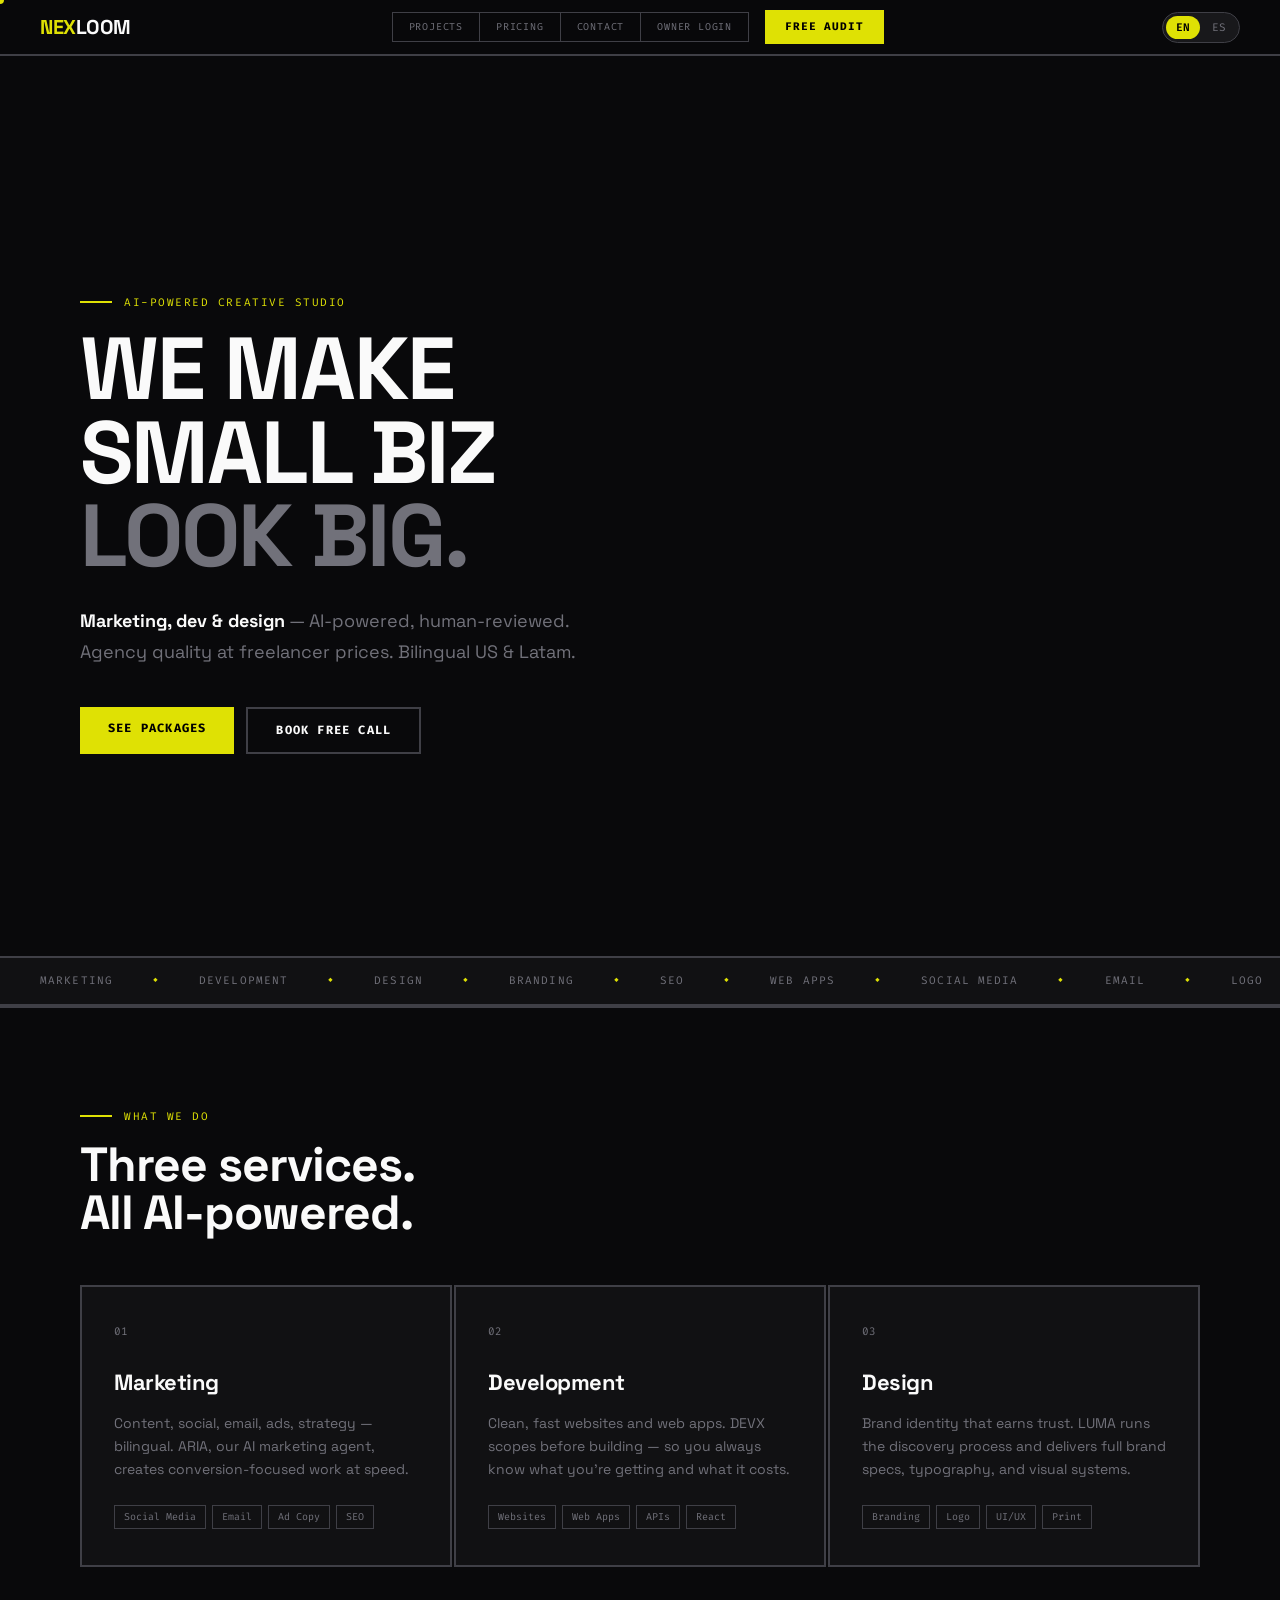
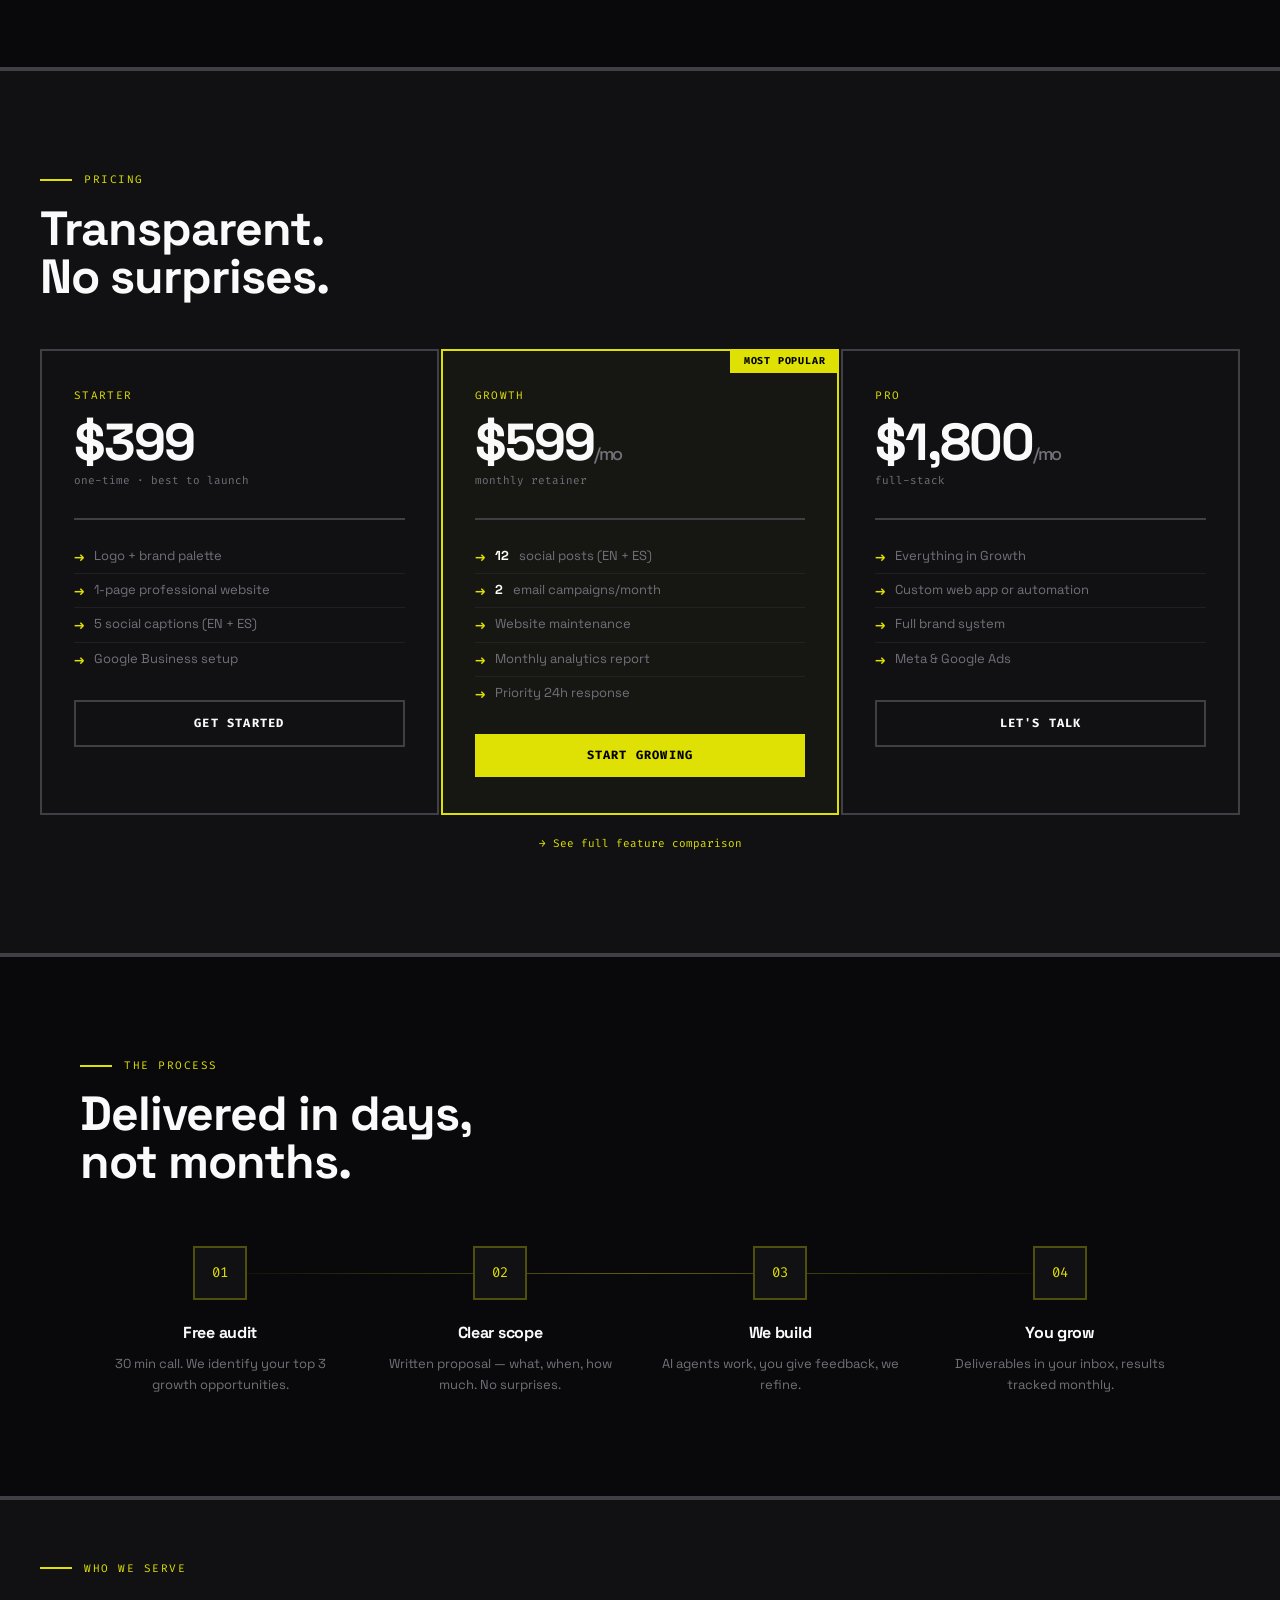
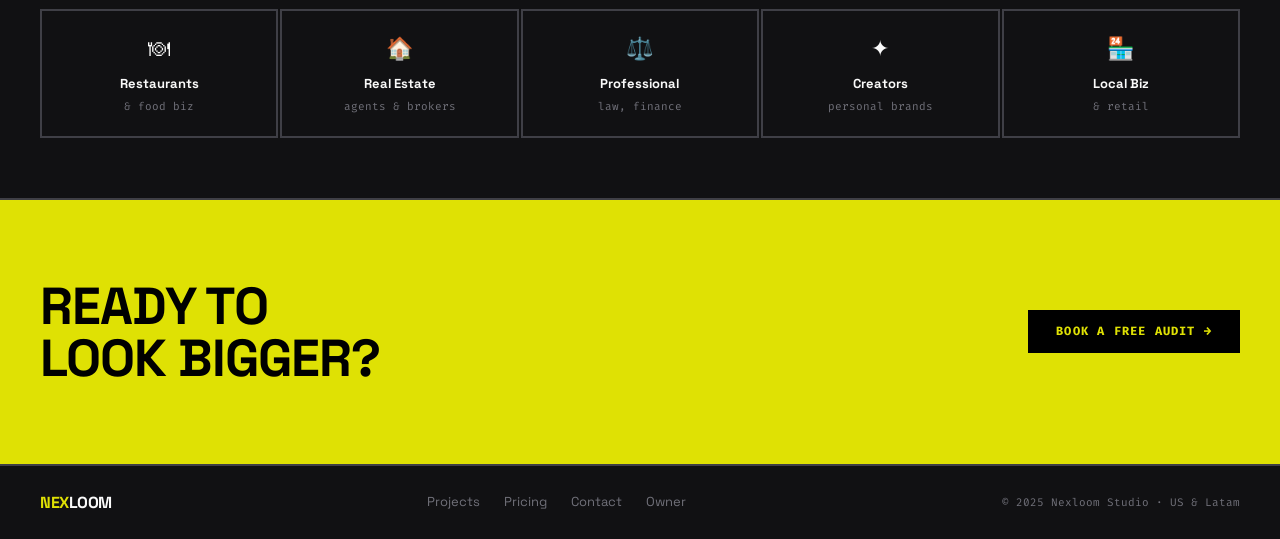
==== index.html @ 3495290b "🚀 launch nexloom studio" ====
<!DOCTYPE html>
<html lang="en">
<head>
<meta charset="UTF-8">
<meta name="viewport" content="width=device-width, initial-scale=1.0">
<title>Nexloom Studio — AI-Powered Creative Agency</title>
<meta name="description" content="AI-powered marketing, development, and design for small businesses in the US and Latin America.">
<link rel="stylesheet" href="nexloom.css">
<style>
/* Page-specific styles only */
#hero { min-height: 100vh; display: flex; flex-direction: column; justify-content: center; padding: calc(var(--nav-h) + 60px) var(--page-pad) 80px; max-width: 1200px; margin: 0 auto; }
.services-grid { display: grid; grid-template-columns: repeat(3,1fr); gap: 2px; }
.service-card { background: var(--bg2); border: var(--bw) solid var(--border); padding: 36px 32px; transition: border-color 0.1s; cursor: default; position: relative; overflow: hidden; }
.service-card::after { content: ''; position: absolute; bottom: 0; left: 0; width: 0; height: 2px; background: var(--accent); transition: width 0.3s; }
.service-card:hover { border-color: rgba(223,225,4,0.3); }
.service-card:hover::after { width: 100%; }
.svc-num { font-family: var(--font-mono); font-size: 11px; color: var(--muted); margin-bottom: 24px; }
.svc-title { font-size: 22px; font-weight: 800; letter-spacing: -0.5px; margin-bottom: 12px; }
.svc-desc { font-size: 14px; color: var(--muted); line-height: 1.65; margin-bottom: 24px; }
.packages-grid { display: grid; grid-template-columns: repeat(3,1fr); gap: 2px; }
.pkg { background: var(--bg2); border: var(--bw) solid var(--border); padding: 36px 32px; position: relative; transition: border-color 0.1s; }
.pkg:hover { border-color: var(--muted); }
.pkg.featured { border-color: var(--accent); background: rgba(223,225,4,0.02); }
.pkg-badge { position: absolute; top: -2px; right: -2px; background: var(--accent); color: var(--accent-fg); font-family: var(--font-mono); font-size: 10px; font-weight: 700; padding: 4px 14px; letter-spacing: 0.08em; }
.pkg-tier { font-family: var(--font-mono); font-size: 11px; color: var(--accent); letter-spacing: 0.12em; text-transform: uppercase; margin-bottom: 12px; }
.pkg-price { font-size: 52px; font-weight: 800; letter-spacing: -2px; line-height: 1; margin-bottom: 4px; }
.pkg-price .per { font-size: 18px; font-weight: 500; color: var(--muted); }
.pkg-period { font-family: var(--font-mono); font-size: 11px; color: var(--muted); margin-bottom: 28px; }
.pkg-divider { height: 2px; background: var(--border); margin-bottom: 20px; }
.pkg-feat { display: flex; gap: 10px; font-size: 13px; color: var(--muted); padding: 7px 0; border-bottom: 1px solid rgba(63,63,70,0.3); line-height: 1.4; }
.pkg-feat:last-of-type { border-bottom: none; }
.pkg-feat::before { content: '→'; color: var(--accent); font-weight: 700; flex-shrink: 0; margin-top: 1px; }
.pkg-feat strong { color: var(--fg); }
.steps-grid { display: grid; grid-template-columns: repeat(4,1fr); gap: 0; position: relative; }
.steps-grid::before { content: ''; position: absolute; top: 27px; left: 10%; right: 10%; height: 1px; background: linear-gradient(90deg, transparent, rgba(223,225,4,0.4), transparent); }
.step { padding: 0 20px; text-align: center; }
.step-num { width: 54px; height: 54px; border: 2px solid rgba(223,225,4,0.3); display: flex; align-items: center; justify-content: center; font-family: var(--font-mono); font-size: 14px; color: var(--accent); margin: 0 auto 20px; background: var(--bg2); }
.step-title { font-size: 16px; font-weight: 800; letter-spacing: -0.3px; margin-bottom: 8px; }
.step-desc { font-size: 13px; color: var(--muted); line-height: 1.6; }
.niches-grid { display: grid; grid-template-columns: repeat(5,1fr); gap: 2px; }
.niche { background: var(--bg2); border: var(--bw) solid var(--border); padding: 20px 16px; text-align: center; transition: border-color 0.1s; }
.niche:hover { border-color: rgba(223,225,4,0.3); }
.niche-icon { font-size: 22px; margin-bottom: 8px; }
.niche-name { font-size: 13px; font-weight: 700; margin-bottom: 3px; }
.niche-sub { font-family: var(--font-mono); font-size: 11px; color: var(--muted); }
.markets-grid { display: grid; grid-template-columns: 1fr 1fr; gap: 2px; }
.bottom-cta { background: var(--accent); padding: 80px var(--page-pad); display: flex; align-items: center; justify-content: space-between; flex-wrap: wrap; gap: 24px; }
.cta-head { font-size: clamp(28px,5vw,52px); font-weight: 800; letter-spacing: -1px; line-height: 1; text-transform: uppercase; color: var(--accent-fg); }
section.pad { padding: 100px var(--page-pad); max-width: 1200px; margin: 0 auto; }
.section-divider { height: var(--bw); background: var(--border); }
@media(max-width:900px){ .services-grid,.packages-grid,.steps-grid,.niches-grid,.markets-grid{ grid-template-columns:1fr; } .steps-grid::before{display:none} }
</style>
</head>
<body>
<div id="nx-cursor" class="cursor"></div>

<!-- PUBLIC NAV -->
<nav class="pub-nav">
  <a href="index.html" class="nav-logo"><span class="nex">NEX</span><span class="loom">LOOM</span></a>
  <div class="pub-nav-links">
    <a href="portfolio.html" data-page="portfolio" data-en="Projects" data-es="Proyectos">Projects</a>
    <a href="pricing.html" data-page="pricing" data-en="Pricing" data-es="Precios">Pricing</a>
    <a href="contact.html" data-page="contact" data-en="Contact" data-es="Contacto">Contact</a>
    <a href="login.html" data-page="login" data-en="Owner login" data-es="Acceso">Owner login</a>
    <a href="contact.html" class="nav-cta-btn" data-en="Free audit" data-es="Auditoría gratis">Free audit</a>
  </div>
  <div class="lang-toggle">
    <button data-lang="en" class="active">EN</button>
    <button data-lang="es">ES</button>
  </div>
</nav>

<!-- HERO -->
<section id="hero-section">
  <div id="hero">
    <p class="eyebrow fade-in" data-en="AI-POWERED CREATIVE STUDIO" data-es="ESTUDIO CREATIVO CON IA">AI-POWERED CREATIVE STUDIO</p>
    <h1 class="display-heading fade-in" style="transition-delay:0.1s" data-en="WE MAKE<br>SMALL BIZ<br><span class='dim'>LOOK BIG.</span>" data-es="HACEMOS QUE<br>LOS NEGOCIOS<br><span class='dim'>SE VEAN GRANDES.</span>">WE MAKE<br>SMALL BIZ<br><span class="dim">LOOK BIG.</span></h1>
    <p class="fade-in" style="font-size:18px;color:var(--muted);max-width:500px;line-height:1.7;margin:28px 0 40px;transition-delay:0.2s" data-en="<strong style='color:var(--fg)'>Marketing, dev & design</strong> — AI-powered, human-reviewed. Agency quality at freelancer prices. Bilingual US & Latam." data-es="<strong style='color:var(--fg)'>Marketing, desarrollo y diseño</strong> — IA con revisión humana. Calidad de agencia a precio de freelancer. Bilingüe."><strong style="color:var(--fg)">Marketing, dev & design</strong> — AI-powered, human-reviewed. Agency quality at freelancer prices. Bilingual US & Latam.</p>
    <div class="fade-in" style="display:flex;gap:12px;flex-wrap:wrap;transition-delay:0.3s">
      <a href="pricing.html" class="btn btn-primary" data-en="See packages" data-es="Ver paquetes">See packages</a>
      <a href="contact.html" class="btn btn-ghost" data-en="Book free call" data-es="Llamada gratis">Book free call</a>
    </div>
  </div>
  <div class="marquee-wrap">
    <div class="marquee-track">
      <div class="marquee-item">MARKETING <span class="dot">◆</span> DEVELOPMENT <span class="dot">◆</span> DESIGN <span class="dot">◆</span> BRANDING <span class="dot">◆</span> SEO <span class="dot">◆</span> WEB APPS <span class="dot">◆</span> SOCIAL MEDIA <span class="dot">◆</span> EMAIL <span class="dot">◆</span> LOGO <span class="dot">◆</span> UI/UX <span class="dot">◆</span> EN + ES <span class="dot">◆</span></div>
      <div class="marquee-item">MARKETING <span class="dot">◆</span> DEVELOPMENT <span class="dot">◆</span> DESIGN <span class="dot">◆</span> BRANDING <span class="dot">◆</span> SEO <span class="dot">◆</span> WEB APPS <span class="dot">◆</span> SOCIAL MEDIA <span class="dot">◆</span> EMAIL <span class="dot">◆</span> LOGO <span class="dot">◆</span> UI/UX <span class="dot">◆</span> EN + ES <span class="dot">◆</span></div>
    </div>
  </div>
</section>

<div class="section-divider"></div>

<!-- SERVICES -->
<section class="pad">
  <div class="eyebrow fade-in" data-en="WHAT WE DO" data-es="QUÉ HACEMOS">WHAT WE DO</div>
  <h2 class="section-heading fade-in" style="margin-bottom:48px" data-en="Three services.<br>All AI-powered." data-es="Tres servicios.<br>Todo con IA.">Three services.<br>All AI-powered.</h2>
  <div class="services-grid">
    <div class="service-card fade-in">
      <div class="svc-num">01</div>
      <h3 class="svc-title" data-en="Marketing" data-es="Marketing">Marketing</h3>
      <p class="svc-desc" data-en="Content, social, email, ads, strategy — bilingual. ARIA, our AI marketing agent, creates conversion-focused work at speed." data-es="Contenido, redes, email, anuncios — bilingüe. ARIA, nuestro agente de marketing IA, crea trabajo enfocado en conversiones.">Content, social, email, ads, strategy — bilingual. ARIA, our AI marketing agent, creates conversion-focused work at speed.</p>
      <div class="tag-row"><span class="tag">Social Media</span><span class="tag">Email</span><span class="tag">Ad Copy</span><span class="tag">SEO</span></div>
    </div>
    <div class="service-card fade-in" style="transition-delay:0.1s">
      <div class="svc-num">02</div>
      <h3 class="svc-title" data-en="Development" data-es="Desarrollo">Development</h3>
      <p class="svc-desc" data-en="Clean, fast websites and web apps. DEVX scopes before building — so you always know what you're getting and what it costs." data-es="Sitios web y apps rápidas y limpias. DEVX define el alcance antes de construir — para que siempre sepas qué recibirás y cuánto cuesta.">Clean, fast websites and web apps. DEVX scopes before building — so you always know what you're getting and what it costs.</p>
      <div class="tag-row"><span class="tag">Websites</span><span class="tag">Web Apps</span><span class="tag">APIs</span><span class="tag">React</span></div>
    </div>
    <div class="service-card fade-in" style="transition-delay:0.2s">
      <div class="svc-num">03</div>
      <h3 class="svc-title" data-en="Design" data-es="Diseño">Design</h3>
      <p class="svc-desc" data-en="Brand identity that earns trust. LUMA runs the discovery process and delivers full brand specs, typography, and visual systems." data-es="Identidad de marca que genera confianza. LUMA dirige el proceso y entrega especificaciones completas de marca, tipografía y sistemas visuales.">Brand identity that earns trust. LUMA runs the discovery process and delivers full brand specs, typography, and visual systems.</p>
      <div class="tag-row"><span class="tag">Branding</span><span class="tag">Logo</span><span class="tag">UI/UX</span><span class="tag">Print</span></div>
    </div>
  </div>
</section>

<div class="section-divider"></div>

<!-- PACKAGES -->
<section style="padding:100px var(--page-pad);background:var(--bg2);border-top:var(--bw) solid var(--border);border-bottom:var(--bw) solid var(--border)">
  <div style="max-width:1200px;margin:0 auto">
    <div class="eyebrow fade-in" data-en="PRICING" data-es="PRECIOS">PRICING</div>
    <h2 class="section-heading fade-in" style="margin-bottom:48px" data-en="Transparent.<br>No surprises." data-es="Transparente.<br>Sin sorpresas.">Transparent.<br>No surprises.</h2>
    <div class="packages-grid">
      <div class="pkg fade-in">
        <div class="pkg-tier" data-en="Starter" data-es="Inicio">Starter</div>
        <div class="pkg-price">$399</div>
        <div class="pkg-period" data-en="one-time · best to launch" data-es="único pago · para empezar">one-time · best to launch</div>
        <div class="pkg-divider"></div>
        <div class="pkg-feat" data-en="Logo + brand palette" data-es="Logo + paleta de marca">Logo + brand palette</div>
        <div class="pkg-feat" data-en="1-page professional website" data-es="Sitio web de 1 página">1-page professional website</div>
        <div class="pkg-feat" data-en="5 social captions (EN + ES)" data-es="5 publicaciones (EN + ES)">5 social captions (EN + ES)</div>
        <div class="pkg-feat" data-en="Google Business setup" data-es="Configuración Google Business">Google Business setup</div>
        <a href="contact.html" class="btn btn-ghost" style="display:block;text-align:center;margin-top:24px" data-en="Get started" data-es="Comenzar">Get started</a>
      </div>
      <div class="pkg featured fade-in" style="transition-delay:0.1s">
        <div class="pkg-badge" data-en="MOST POPULAR" data-es="MÁS POPULAR">MOST POPULAR</div>
        <div class="pkg-tier" data-en="Growth" data-es="Crecimiento">Growth</div>
        <div class="pkg-price">$599<span class="per">/mo</span></div>
        <div class="pkg-period" data-en="monthly retainer" data-es="retainer mensual">monthly retainer</div>
        <div class="pkg-divider"></div>
        <div class="pkg-feat" data-en="<strong>12</strong> social posts (EN + ES)" data-es="<strong>12</strong> publicaciones (EN + ES)"><strong>12</strong> social posts (EN + ES)</div>
        <div class="pkg-feat" data-en="<strong>2</strong> email campaigns/month" data-es="<strong>2</strong> campañas de email/mes"><strong>2</strong> email campaigns/month</div>
        <div class="pkg-feat" data-en="Website maintenance" data-es="Mantenimiento web">Website maintenance</div>
        <div class="pkg-feat" data-en="Monthly analytics report" data-es="Reporte mensual">Monthly analytics report</div>
        <div class="pkg-feat" data-en="Priority 24h response" data-es="Respuesta prioritaria 24h">Priority 24h response</div>
        <a href="contact.html" class="btn btn-primary" style="display:block;text-align:center;margin-top:24px" data-en="Start growing" data-es="Empezar a crecer">Start growing</a>
      </div>
      <div class="pkg fade-in" style="transition-delay:0.2s">
        <div class="pkg-tier">Pro</div>
        <div class="pkg-price">$1,800<span class="per">/mo</span></div>
        <div class="pkg-period" data-en="full-stack" data-es="full-stack">full-stack</div>
        <div class="pkg-divider"></div>
        <div class="pkg-feat" data-en="Everything in Growth" data-es="Todo lo de Crecimiento">Everything in Growth</div>
        <div class="pkg-feat" data-en="Custom web app or automation" data-es="App o automatización a medida">Custom web app or automation</div>
        <div class="pkg-feat" data-en="Full brand system" data-es="Sistema de marca completo">Full brand system</div>
        <div class="pkg-feat" data-en="Meta & Google Ads" data-es="Gestión Meta y Google Ads">Meta & Google Ads</div>
        <a href="contact.html" class="btn btn-ghost" style="display:block;text-align:center;margin-top:24px" data-en="Let's talk" data-es="Hablemos">Let's talk</a>
      </div>
    </div>
    <p style="text-align:center;margin-top:20px;font-family:var(--font-mono);font-size:11px;color:var(--muted)"><a href="pricing.html" style="color:var(--accent);text-decoration:none" data-en="→ See full feature comparison" data-es="→ Ver comparación completa">→ See full feature comparison</a></p>
  </div>
</section>

<div class="section-divider"></div>

<!-- HOW IT WORKS -->
<section class="pad">
  <div class="eyebrow fade-in" data-en="THE PROCESS" data-es="EL PROCESO">THE PROCESS</div>
  <h2 class="section-heading fade-in" style="margin-bottom:60px" data-en="Delivered in days,<br>not months." data-es="Entregado en días,<br>no meses.">Delivered in days,<br>not months.</h2>
  <div class="steps-grid">
    <div class="step fade-in"><div class="step-num">01</div><div class="step-title" data-en="Free audit" data-es="Auditoría gratis">Free audit</div><p class="step-desc" data-en="30 min call. We identify your top 3 growth opportunities." data-es="30 min. Identificamos tus 3 mejores oportunidades de crecimiento.">30 min call. We identify your top 3 growth opportunities.</p></div>
    <div class="step fade-in" style="transition-delay:0.1s"><div class="step-num">02</div><div class="step-title" data-en="Clear scope" data-es="Alcance claro">Clear scope</div><p class="step-desc" data-en="Written proposal — what, when, how much. No surprises." data-es="Propuesta escrita — qué, cuándo, cuánto. Sin sorpresas.">Written proposal — what, when, how much. No surprises.</p></div>
    <div class="step fade-in" style="transition-delay:0.2s"><div class="step-num">03</div><div class="step-title" data-en="We build" data-es="Construimos">We build</div><p class="step-desc" data-en="AI agents work, you give feedback, we refine." data-es="Los agentes trabajan, tú das feedback, refinamos.">AI agents work, you give feedback, we refine.</p></div>
    <div class="step fade-in" style="transition-delay:0.3s"><div class="step-num">04</div><div class="step-title" data-en="You grow" data-es="Creces">You grow</div><p class="step-desc" data-en="Deliverables in your inbox, results tracked monthly." data-es="Entregables en tu bandeja, resultados monitoreados mensualmente.">Deliverables in your inbox, results tracked monthly.</p></div>
  </div>
</section>

<div class="section-divider"></div>

<!-- NICHES -->
<section style="padding:60px var(--page-pad);background:var(--bg2);border-top:var(--bw) solid var(--border);border-bottom:var(--bw) solid var(--border)">
  <div style="max-width:1200px;margin:0 auto">
    <div class="eyebrow fade-in" data-en="WHO WE SERVE" data-es="A QUIÉN SERVIMOS">WHO WE SERVE</div>
    <div class="niches-grid" style="margin-top:32px">
      <div class="niche fade-in"><div class="niche-icon">🍽</div><div class="niche-name" data-en="Restaurants" data-es="Restaurantes">Restaurants</div><div class="niche-sub" data-en="& food biz" data-es="& negocios de comida">& food biz</div></div>
      <div class="niche fade-in" style="transition-delay:0.05s"><div class="niche-icon">🏠</div><div class="niche-name" data-en="Real Estate" data-es="Bienes Raíces">Real Estate</div><div class="niche-sub" data-en="agents & brokers" data-es="agentes y brokers">agents & brokers</div></div>
      <div class="niche fade-in" style="transition-delay:0.1s"><div class="niche-icon">⚖️</div><div class="niche-name" data-en="Professional" data-es="Profesionales">Professional</div><div class="niche-sub" data-en="law, finance" data-es="ley, finanzas">law, finance</div></div>
      <div class="niche fade-in" style="transition-delay:0.15s"><div class="niche-icon">✦</div><div class="niche-name" data-en="Creators" data-es="Creadores">Creators</div><div class="niche-sub" data-en="personal brands" data-es="marcas personales">personal brands</div></div>
      <div class="niche fade-in" style="transition-delay:0.2s"><div class="niche-icon">🏪</div><div class="niche-name" data-en="Local Biz" data-es="Negocios Locales">Local Biz</div><div class="niche-sub" data-en="& retail" data-es="& retail">& retail</div></div>
    </div>
  </div>
</section>

<!-- BOTTOM CTA -->
<div class="bottom-cta">
  <div class="cta-head" data-en="READY TO<br>LOOK BIGGER?" data-es="¿LISTO PARA<br>VERTE MÁS GRANDE?">READY TO<br>LOOK BIGGER?</div>
  <a href="contact.html" class="btn" style="background:var(--accent-fg);color:var(--accent)" data-en="Book a free audit →" data-es="Reservar auditoría gratis →">Book a free audit →</a>
</div>

<!-- FOOTER -->
<footer style="border-top:var(--bw) solid var(--border);padding:24px var(--page-pad);display:flex;align-items:center;justify-content:space-between;flex-wrap:wrap;gap:16px;background:var(--bg2)">
  <a href="index.html" class="nav-logo" style="font-size:16px"><span class="nex">NEX</span><span class="loom">LOOM</span></a>
  <div style="display:flex;gap:24px">
    <a href="portfolio.html" style="font-size:13px;color:var(--muted);text-decoration:none" data-en="Projects" data-es="Proyectos">Projects</a>
    <a href="pricing.html" style="font-size:13px;color:var(--muted);text-decoration:none" data-en="Pricing" data-es="Precios">Pricing</a>
    <a href="contact.html" style="font-size:13px;color:var(--muted);text-decoration:none" data-en="Contact" data-es="Contacto">Contact</a>
    <a href="login.html" style="font-size:13px;color:var(--muted);text-decoration:none" data-en="Owner" data-es="Propietario">Owner</a>
  </div>
  <p style="font-family:var(--font-mono);font-size:11px;color:var(--muted)">© 2025 Nexloom Studio · US & Latam</p>
</footer>

<script src="nexloom.js"></script>
</body>
</html>
---- nexloom.css ----
/* ============================================================
   NEXLOOM STUDIO — Shared Design System
   ui-ux-pro-max: Kinetic Brutalism · Space Grotesk · #DFE104
   ============================================================ */

@import url('https://fonts.googleapis.com/css2?family=Space+Grotesk:wght@400;500;600;700;800&family=Fira+Code:wght@400;500;600&display=swap');

:root {
  /* Brand */
  --accent:      #DFE104;
  --accent-fg:   #000000;

  /* Backgrounds */
  --bg:          #09090B;
  --bg2:         #111113;
  --bg3:         #18181B;

  /* Text */
  --fg:          #FAFAFA;
  --muted:       #71717A;

  /* Borders */
  --border:      #3F3F46;
  --bw:          2px;
  --radius:      0px;

  /* Semantic */
  --green:       #22C55E;
  --red:         #EF4444;
  --blue:        #3B82F6;
  --orange:      #F97316;

  /* Typography */
  --font-display: 'Space Grotesk', sans-serif;
  --font-mono:    'Fira Code', monospace;

  /* Spacing */
  --nav-h:       56px;
  --sidebar-w:   220px;
  --page-pad:    40px;
}

/* ── RESET ── */
*, *::before, *::after { box-sizing: border-box; margin: 0; padding: 0; }
html { scroll-behavior: smooth; }
body {
  background: var(--bg);
  color: var(--fg);
  font-family: var(--font-display);
  font-size: 15px;
  line-height: 1.6;
  -webkit-font-smoothing: antialiased;
  min-height: 100vh;
}
img { display: block; max-width: 100%; }
a { color: inherit; }
button { font-family: var(--font-display); cursor: pointer; }

/* ── PUBLIC NAV ── */
.pub-nav {
  position: sticky; top: 0; z-index: 100;
  display: flex; align-items: center; justify-content: space-between;
  padding: 0 var(--page-pad);
  height: var(--nav-h);
  border-bottom: var(--bw) solid var(--border);
  background: rgba(9,9,11,0.92);
  backdrop-filter: blur(12px);
}
.nav-logo { font-size: 20px; font-weight: 800; letter-spacing: -0.5px; text-decoration: none; }
.nav-logo .nex { color: var(--accent); }
.nav-logo .loom { color: var(--fg); }
.pub-nav-links { display: flex; align-items: center; gap: 0; }
.pub-nav-links a {
  font-family: var(--font-mono);
  font-size: 10px; letter-spacing: 0.08em; text-transform: uppercase;
  color: var(--muted); text-decoration: none;
  padding: 6px 16px;
  border: 1px solid var(--border);
  margin-left: -1px;
  transition: color 0.1s, border-color 0.1s, background 0.1s;
}
.pub-nav-links a:hover { color: var(--accent); border-color: var(--accent); }
.pub-nav-links a.active { color: var(--accent-fg); background: var(--accent); border-color: var(--accent); }
.nav-cta-btn {
  background: var(--accent); color: var(--accent-fg) !important;
  font-family: var(--font-mono) !important;
  font-size: 11px !important; font-weight: 700;
  padding: 8px 20px !important;
  letter-spacing: 0.08em; text-transform: uppercase;
  border: none !important; margin-left: 16px !important;
  transition: opacity 0.1s !important;
}
.nav-cta-btn:hover { opacity: 0.85; }

/* Lang toggle */
.lang-toggle { display: flex; gap: 2px; background: var(--bg3); border: 1px solid var(--border); border-radius: 20px; padding: 3px; margin-left: 16px; }
.lang-toggle button { background: none; border: none; cursor: pointer; color: var(--muted); padding: 4px 10px; border-radius: 16px; font-family: var(--font-mono); font-size: 11px; transition: all 0.15s; }
.lang-toggle button.active { background: var(--accent); color: var(--accent-fg); font-weight: 600; }

/* ── SIDEBAR NAV (private) ── */
.sidebar {
  width: var(--sidebar-w);
  min-height: 100vh;
  background: var(--bg2);
  border-right: var(--bw) solid var(--border);
  display: flex; flex-direction: column;
  position: fixed; top: 0; left: 0; z-index: 90;
}
.sidebar-logo { padding: 20px; border-bottom: var(--bw) solid var(--border); }
.sidebar-logo .nav-logo { font-size: 18px; }
.sidebar-version { font-family: var(--font-mono); font-size: 10px; color: var(--muted); margin-top: 4px; letter-spacing: 0.08em; }
.sidebar-nav { padding: 12px 0; flex: 1; overflow-y: auto; }
.nav-section-label { font-family: var(--font-mono); font-size: 10px; color: var(--muted); letter-spacing: 0.12em; padding: 8px 20px 4px; text-transform: uppercase; }
.sidebar-link {
  display: flex; align-items: center; gap: 10px;
  padding: 9px 20px; font-size: 13px; font-weight: 500;
  color: var(--muted); text-decoration: none;
  border-left: 2px solid transparent;
  transition: all 0.1s;
}
.sidebar-link:hover { color: var(--fg); background: var(--bg3); }
.sidebar-link.active { color: var(--accent); border-left-color: var(--accent); background: rgba(223,225,4,0.05); }
.sidebar-link svg { width: 15px; height: 15px; flex-shrink: 0; }
.sidebar-footer { padding: 16px 20px; border-top: var(--bw) solid var(--border); }
.sidebar-user { display: flex; align-items: center; gap: 10px; }
.user-avatar { width: 32px; height: 32px; background: var(--accent); display: flex; align-items: center; justify-content: center; font-size: 12px; font-weight: 800; color: var(--accent-fg); flex-shrink: 0; }
.user-name { font-size: 13px; font-weight: 600; }
.user-role { font-family: var(--font-mono); font-size: 10px; color: var(--muted); }
.sidebar-logout { display: block; width: 100%; margin-top: 12px; padding: 8px; background: none; border: 1px solid var(--border); color: var(--muted); font-family: var(--font-mono); font-size: 10px; letter-spacing: 0.08em; text-transform: uppercase; text-align: center; cursor: pointer; transition: all 0.1s; }
.sidebar-logout:hover { border-color: var(--red); color: var(--red); }

/* Layout wrapper for dashboard pages */
.app-layout { display: flex; }
.app-main { margin-left: var(--sidebar-w); flex: 1; display: flex; flex-direction: column; min-height: 100vh; }

/* Topbar (dashboard pages) */
.topbar {
  height: var(--nav-h); flex-shrink: 0;
  display: flex; align-items: center; justify-content: space-between;
  padding: 0 28px;
  border-bottom: var(--bw) solid var(--border);
  background: var(--bg2);
  position: sticky; top: 0; z-index: 80;
}
.topbar-title { font-family: var(--font-mono); font-size: 11px; color: var(--muted); letter-spacing: 0.1em; text-transform: uppercase; }
.topbar-right { display: flex; align-items: center; gap: 16px; }
.badge-live { background: var(--green); color: #000; font-family: var(--font-mono); font-size: 10px; font-weight: 700; padding: 3px 10px; letter-spacing: 0.08em; }
.topbar-date { font-family: var(--font-mono); font-size: 11px; color: var(--muted); }

/* Breadcrumb */
.breadcrumb { font-family: var(--font-mono); font-size: 11px; color: var(--muted); display: flex; align-items: center; gap: 8px; padding: 10px 28px; border-bottom: 1px solid var(--border); background: var(--bg); }
.breadcrumb a { color: var(--muted); text-decoration: none; }
.breadcrumb a:hover { color: var(--accent); }
.breadcrumb span { color: var(--fg); }

/* ── SHARED COMPONENTS ── */

/* Section labels */
.eyebrow {
  font-family: var(--font-mono); font-size: 11px; color: var(--accent);
  letter-spacing: 0.14em; text-transform: uppercase;
  display: flex; align-items: center; gap: 12px; margin-bottom: 16px;
}
.eyebrow::before { content: ''; display: block; width: 32px; height: 2px; background: var(--accent); }

/* Headings */
.display-heading {
  font-size: clamp(40px, 7vw, 88px);
  font-weight: 800; letter-spacing: -2px;
  line-height: 0.95; text-transform: uppercase;
}
.display-heading .dim { color: var(--muted); }

h2.section-heading {
  font-size: clamp(28px, 4vw, 48px);
  font-weight: 800; letter-spacing: -1px; line-height: 1.0;
}

/* Panel */
.panel {
  background: var(--bg2);
  border: var(--bw) solid var(--border);
  padding: 22px;
}
.panel-header { display: flex; align-items: center; justify-content: space-between; margin-bottom: 18px; }
.panel-title { font-family: var(--font-mono); font-size: 10px; font-weight: 600; text-transform: uppercase; letter-spacing: 0.12em; color: var(--muted); }
.panel-action { font-family: var(--font-mono); font-size: 10px; color: var(--accent); cursor: pointer; border: 1px solid var(--accent); padding: 3px 10px; letter-spacing: 0.06em; transition: all 0.1s; }
.panel-action:hover { background: var(--accent); color: var(--accent-fg); }

/* Buttons */
.btn { display: inline-block; font-family: var(--font-mono); font-size: 12px; font-weight: 700; letter-spacing: 0.1em; text-transform: uppercase; text-decoration: none; padding: 12px 28px; cursor: pointer; border: none; transition: all 0.1s; }
.btn-primary { background: var(--accent); color: var(--accent-fg); }
.btn-primary:hover { opacity: 0.88; }
.btn-ghost { background: none; border: var(--bw) solid var(--border); color: var(--fg); }
.btn-ghost:hover { border-color: var(--accent); color: var(--accent); }
.btn-danger { background: none; border: var(--bw) solid var(--red); color: var(--red); }
.btn-danger:hover { background: var(--red); color: #fff; }

/* Status pills */
.pill { font-family: var(--font-mono); font-size: 10px; font-weight: 500; padding: 3px 9px; }
.pill-green { background: rgba(34,197,94,0.12); color: var(--green); }
.pill-yellow { background: rgba(223,225,4,0.12); color: var(--accent); }
.pill-blue { background: rgba(59,130,246,0.12); color: var(--blue); }
.pill-red { background: rgba(239,68,68,0.12); color: var(--red); }

/* Tags */
.tag { font-family: var(--font-mono); font-size: 10px; color: var(--muted); border: 1px solid var(--border); padding: 3px 9px; }
.tag-row { display: flex; flex-wrap: wrap; gap: 6px; }

/* Cards */
.card { background: var(--bg2); border: var(--bw) solid var(--border); padding: 28px 32px; transition: border-color 0.1s; }
.card:hover { border-color: rgba(223,225,4,0.3); }
.card-accent { border-color: var(--accent); background: rgba(223,225,4,0.03); }

/* KPI card */
.kpi-card { background: var(--bg2); border: var(--bw) solid var(--border); padding: 20px 22px; position: relative; overflow: hidden; }
.kpi-card::after { content: ''; position: absolute; bottom: 0; left: 0; width: 40%; height: 2px; background: var(--accent); }
.kpi-label { font-family: var(--font-mono); font-size: 10px; color: var(--muted); letter-spacing: 0.1em; text-transform: uppercase; margin-bottom: 10px; }
.kpi-value { font-size: 32px; font-weight: 800; letter-spacing: -1px; line-height: 1; }
.kpi-change { font-family: var(--font-mono); font-size: 11px; margin-top: 6px; }
.kpi-change.pos { color: var(--green); }
.kpi-change.neg { color: var(--red); }

/* Form elements */
.field-label { display: block; font-family: var(--font-mono); font-size: 10px; color: var(--muted); letter-spacing: 0.1em; text-transform: uppercase; margin-bottom: 8px; }
.field-input, .field-select, .field-textarea {
  width: 100%; background: var(--bg2); border: var(--bw) solid var(--border);
  padding: 11px 14px; color: var(--fg); font-family: var(--font-display); font-size: 14px;
  outline: none; transition: border-color 0.1s; appearance: none; margin-bottom: 16px;
}
.field-input:focus, .field-select:focus, .field-textarea:focus { border-color: var(--accent); }
.field-textarea { min-height: 100px; resize: vertical; }
.field-select option { background: var(--bg2); }

/* Divider */
.divider { height: 1px; background: var(--border); margin: 20px 0; }

/* Marquee */
.marquee-wrap { width: 100%; overflow: hidden; border-top: var(--bw) solid var(--border); border-bottom: var(--bw) solid var(--border); padding: 14px 0; background: var(--bg2); }
.marquee-track { display: flex; animation: marquee 22s linear infinite; width: max-content; white-space: nowrap; }
.marquee-item { font-family: var(--font-mono); font-size: 11px; color: var(--muted); letter-spacing: 0.1em; padding: 0 40px; display: flex; align-items: center; gap: 40px; }
.marquee-item .dot { color: var(--accent); font-size: 8px; }
@keyframes marquee { 0% { transform: translateX(0); } 100% { transform: translateX(-50%); } }

/* Fade in */
.fade-in { opacity: 0; transform: translateY(20px); transition: opacity 0.6s, transform 0.6s; }
.fade-in.visible { opacity: 1; transform: translateY(0); }

/* Cursor */
.cursor { position: fixed; top: 0; left: 0; width: 8px; height: 8px; background: var(--accent); border-radius: 50%; pointer-events: none; z-index: 9999; transform: translate(-50%,-50%); transition: width 0.15s, height 0.15s, background 0.15s; }
.cursor.hovered { width: 22px; height: 22px; background: transparent; border: 2px solid var(--accent); }

/* ── RESPONSIVE ── */
@media (max-width: 768px) {
  :root { --page-pad: 20px; --sidebar-w: 0px; }
  .pub-nav { padding: 0 20px; }
  .pub-nav-links { display: none; }
  .sidebar { transform: translateX(-100%); transition: transform 0.2s; }
  .sidebar.open { transform: translateX(0); }
  .app-main { margin-left: 0; }
  .display-heading { font-size: clamp(36px, 11vw, 60px); }
}
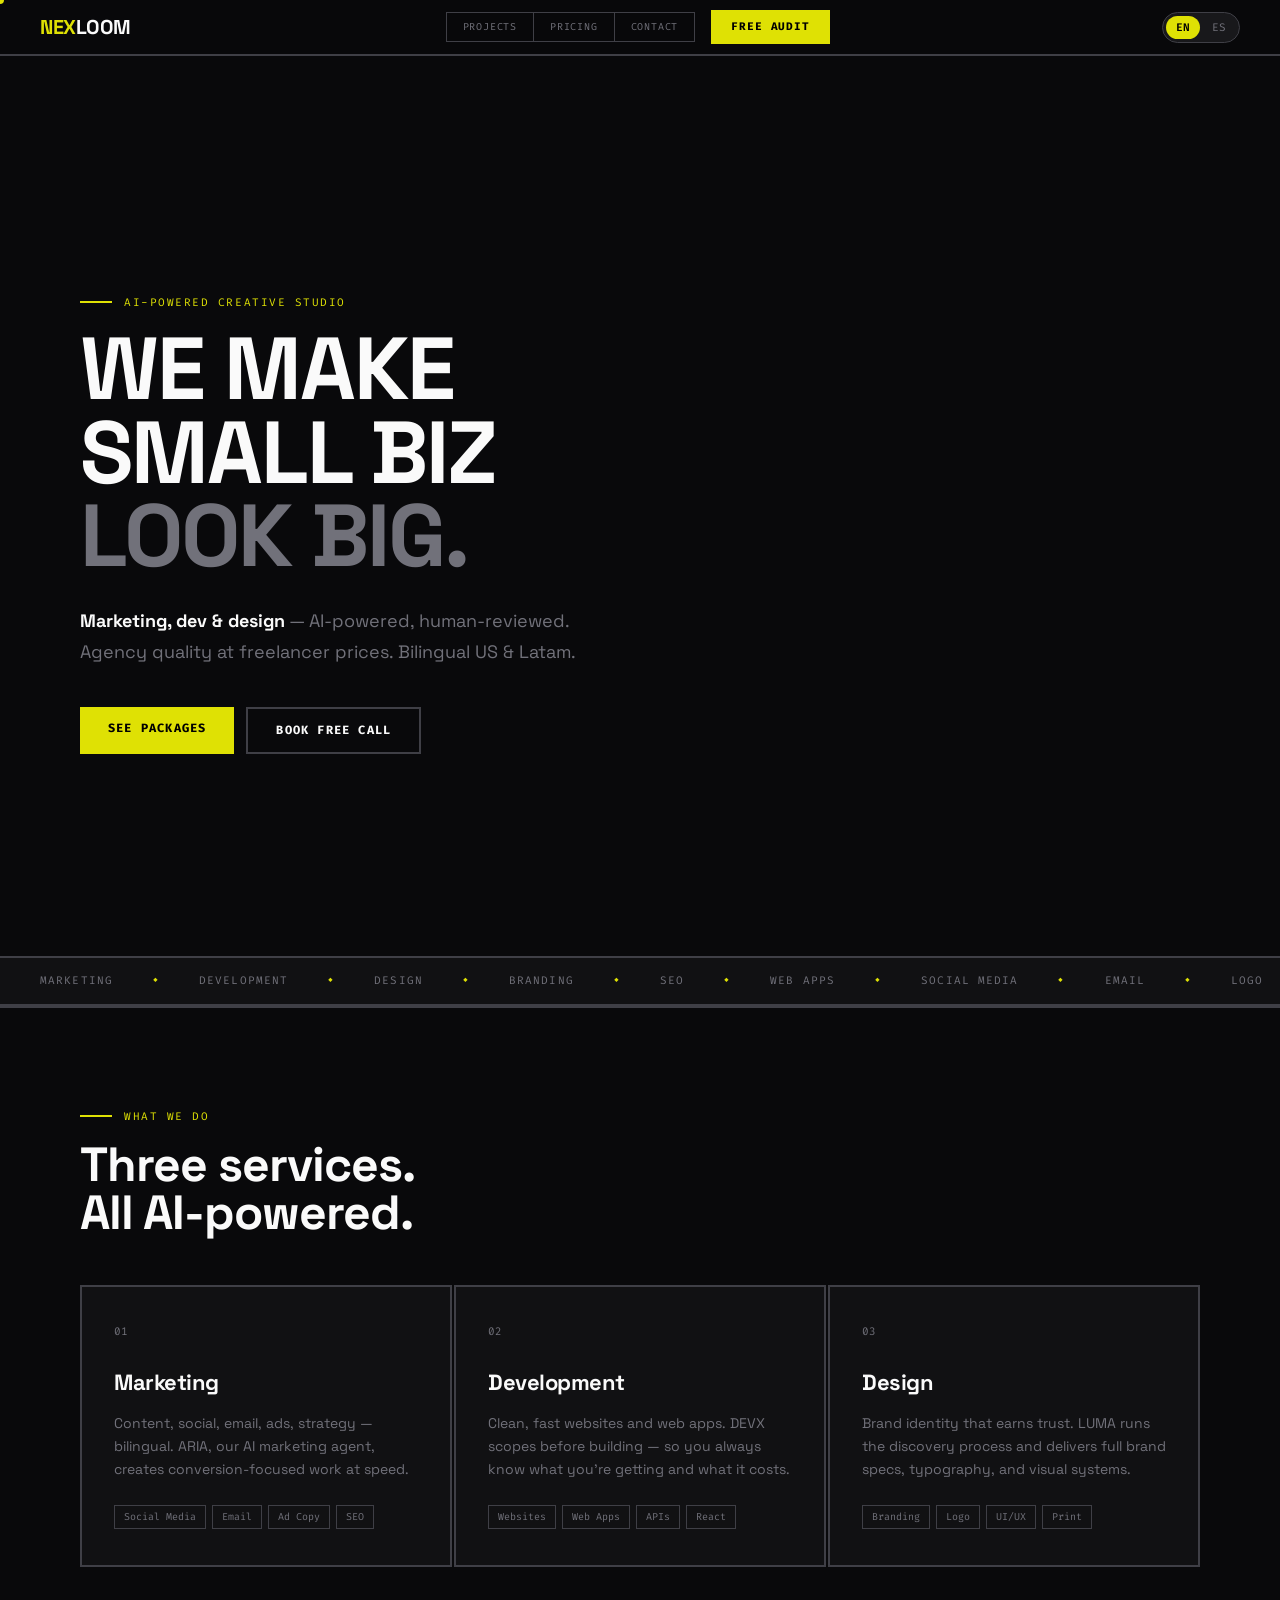
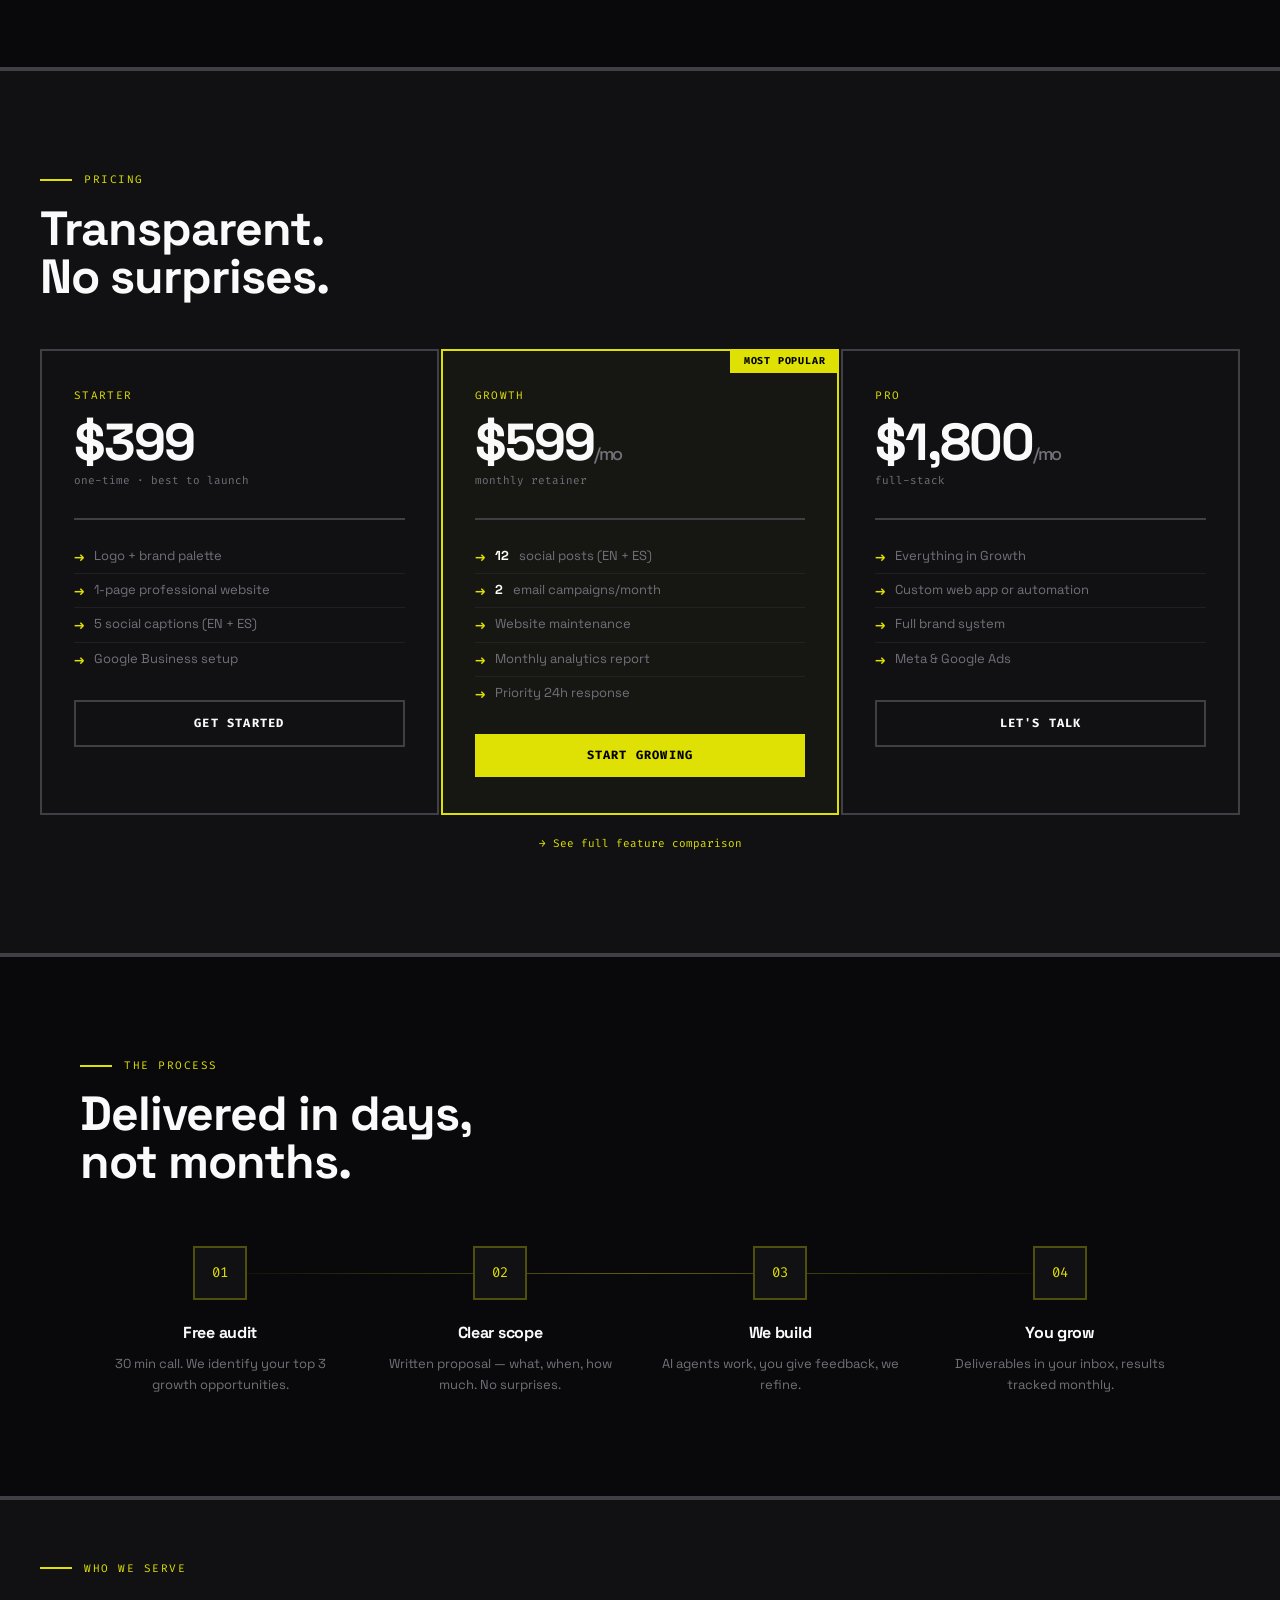
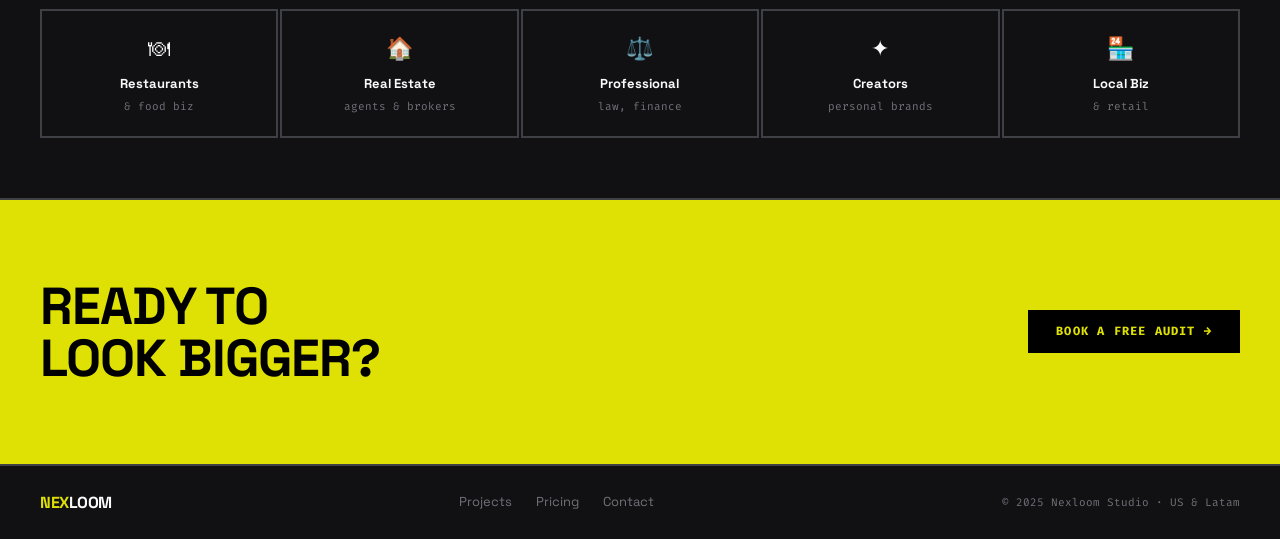
==== commit 88aecdbb: "fix: dashboard private, removed from public nav" ====
--- a/index.html
+++ b/index.html
@@ -61,7 +61,6 @@
     <a href="portfolio.html" data-page="portfolio" data-en="Projects" data-es="Proyectos">Projects</a>
     <a href="pricing.html" data-page="pricing" data-en="Pricing" data-es="Precios">Pricing</a>
     <a href="contact.html" data-page="contact" data-en="Contact" data-es="Contacto">Contact</a>
-    <a href="login.html" data-page="login" data-en="Owner login" data-es="Acceso">Owner login</a>
     <a href="contact.html" class="nav-cta-btn" data-en="Free audit" data-es="Auditoría gratis">Free audit</a>
   </div>
   <div class="lang-toggle">
@@ -208,7 +207,7 @@
     <a href="portfolio.html" style="font-size:13px;color:var(--muted);text-decoration:none" data-en="Projects" data-es="Proyectos">Projects</a>
     <a href="pricing.html" style="font-size:13px;color:var(--muted);text-decoration:none" data-en="Pricing" data-es="Precios">Pricing</a>
     <a href="contact.html" style="font-size:13px;color:var(--muted);text-decoration:none" data-en="Contact" data-es="Contacto">Contact</a>
-    <a href="login.html" style="font-size:13px;color:var(--muted);text-decoration:none" data-en="Owner" data-es="Propietario">Owner</a>
+
   </div>
   <p style="font-family:var(--font-mono);font-size:11px;color:var(--muted)">© 2025 Nexloom Studio · US & Latam</p>
 </footer>
